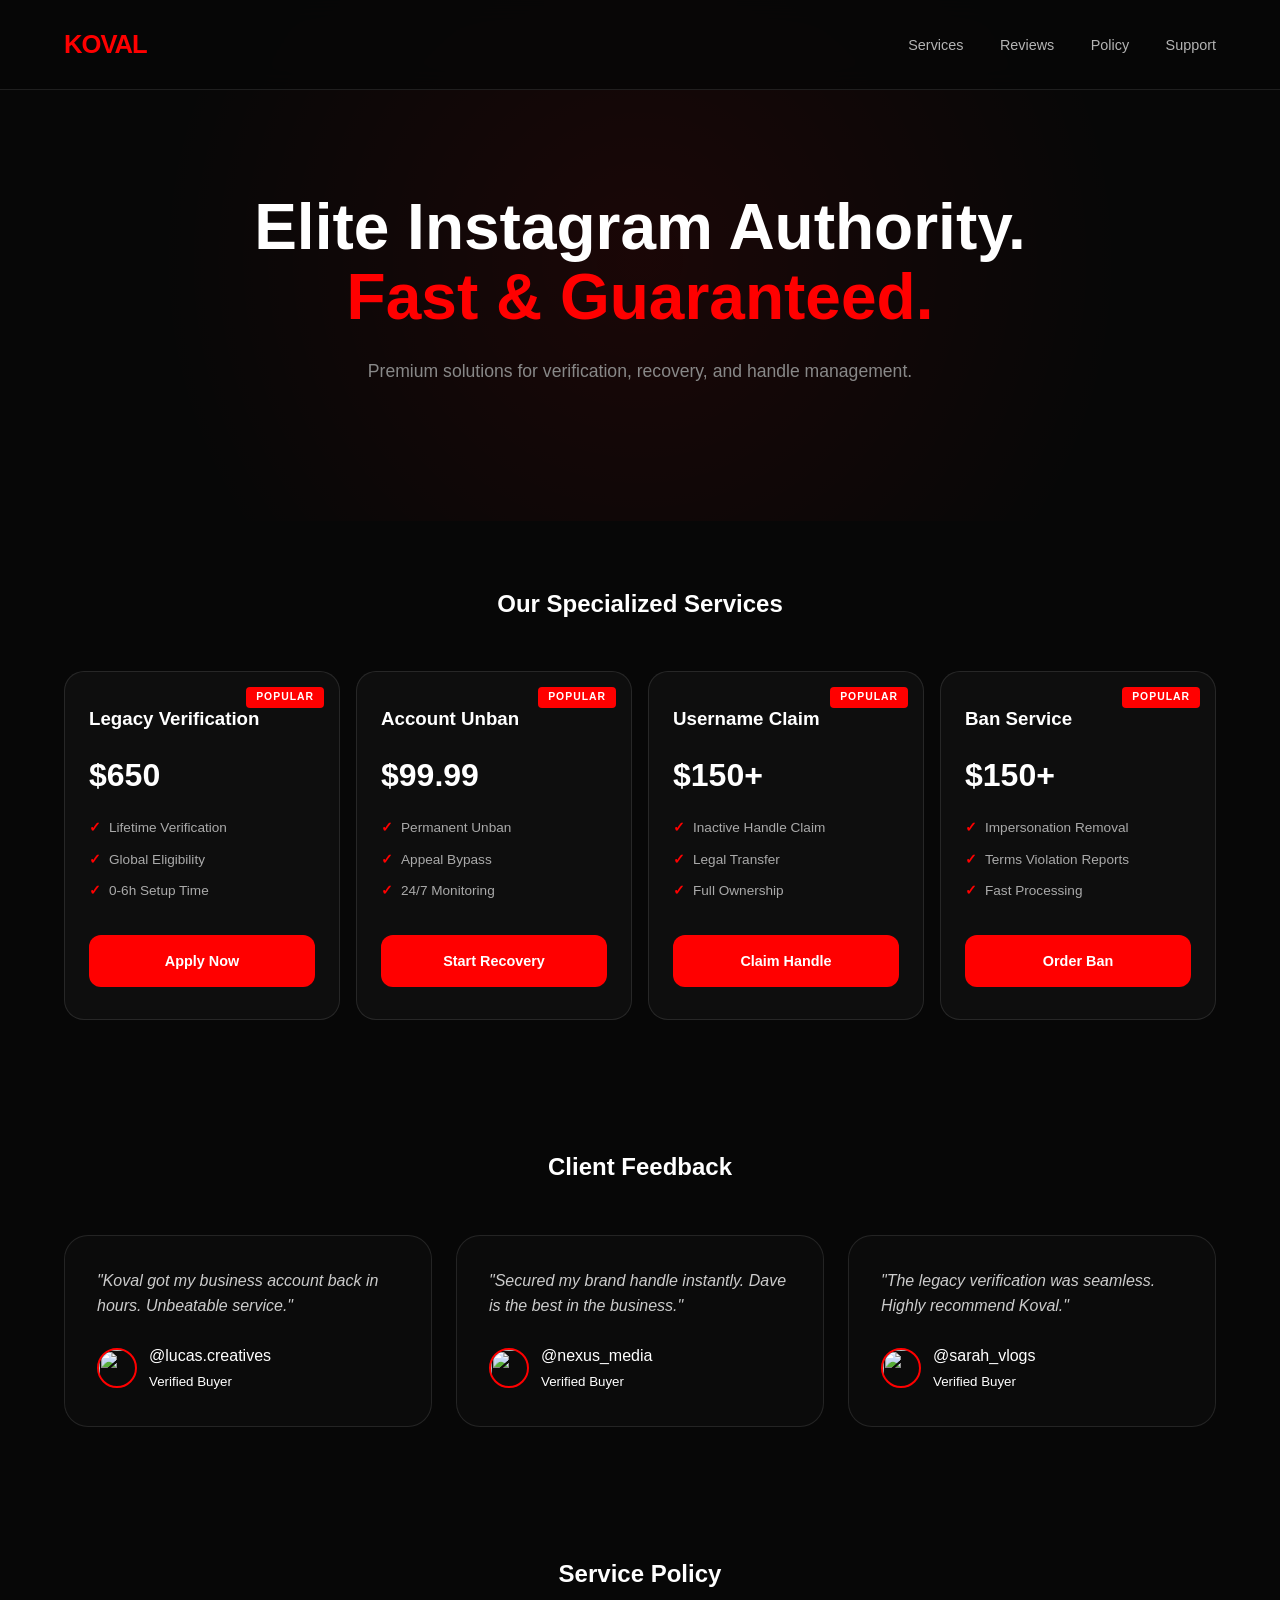
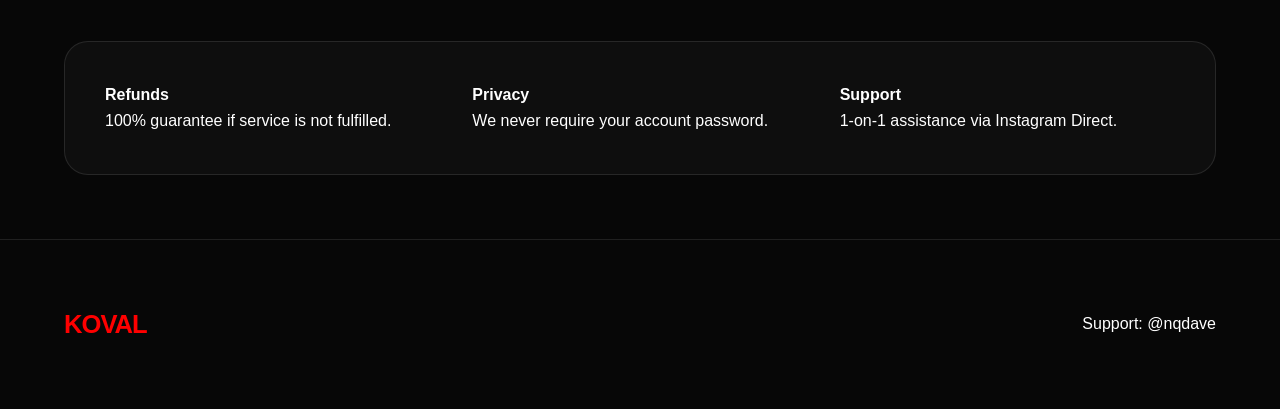
==== index.html @ b9923bc8 "Create index.html" ====
<!DOCTYPE html>
<html lang="en">
<head>
    <meta charset="UTF-8">
    <meta name="viewport" content="width=device-width, initial-scale=1.0">
    <title>Koval | Premium Instagram Recovery & Growth</title>
    <style>
        :root {
            --primary: #FF0000;
            --secondary: #1a1a1a;
            --accent: #CC0000;
            --dark: #070707;
            --card-bg: rgba(255, 255, 255, 0.03);
            --border: rgba(255, 255, 255, 0.1);
            --transition: all 0.3s cubic-bezier(0.4, 0, 0.2, 1);
        }

        * { margin: 0; padding: 0; box-sizing: border-box; font-family: 'Inter', -apple-system, sans-serif; }
        html { scroll-behavior: smooth; }
        body { background-color: var(--dark); color: white; line-height: 1.6; }

        header {
            padding: 1.5rem 5%;
            position: fixed;
            width: 100%;
            top: 0;
            z-index: 1000;
            background: rgba(7, 7, 7, 0.8);
            backdrop-filter: blur(12px);
            border-bottom: 1px solid var(--border);
            display: flex;
            justify-content: space-between;
            align-items: center;
        }

        .logo { font-size: 1.6rem; font-weight: 800; letter-spacing: -1px; color: var(--primary); text-decoration: none; }
        nav a { color: rgba(255,255,255,0.7); text-decoration: none; margin-left: 2rem; font-size: 0.9rem; font-weight: 500; transition: var(--transition); }
        nav a:hover { color: var(--primary); }

        .hero {
            padding: 12rem 5% 6rem;
            text-align: center;
            background: radial-gradient(circle at center, rgba(255,0,0,0.08) 0%, transparent 70%);
        }
        .hero h1 { font-size: clamp(2.5rem, 5vw, 4.5rem); line-height: 1.1; margin-bottom: 1.5rem; }
        .hero p { color: #888; max-width: 600px; margin: 0 auto 2.5rem; font-size: 1.1rem; }

        .container { max-width: 1400px; margin: 0 auto; padding: 4rem 5%; }
        .section-header { text-align: center; margin-bottom: 3rem; }

        /* Services Grid - 4 Columns in 1 Line */
        .grid { 
            display: grid; 
            grid-template-columns: repeat(4, 1fr); 
            gap: 1rem; 
        }

        .card {
            background: var(--card-bg);
            border: 1px solid var(--border);
            border-radius: 20px;
            padding: 2rem 1.5rem;
            transition: var(--transition);
            display: flex;
            flex-direction: column;
            position: relative;
        }
        .card:hover { border-color: var(--primary); transform: translateY(-5px); background: rgba(255, 0, 0, 0.02); }
        
        .card-tag { 
            position: absolute; top: 15px; right: 15px; 
            background: var(--primary); color: white;
            padding: 2px 10px; border-radius: 4px; font-size: 0.65rem; font-weight: 800;
            letter-spacing: 1px;
        }

        .price { font-size: 2rem; font-weight: 800; margin: 1rem 0; color: white; }
        .features { list-style: none; margin-bottom: 1.5rem; flex-grow: 1; }
        .features li { margin-bottom: 0.6rem; color: #aaa; display: flex; align-items: center; font-size: 0.85rem; }
        .features li::before { content: '✓'; color: var(--primary); margin-right: 8px; font-weight: 900; }

        .btn {
            display: inline-block;
            background: var(--primary);
            color: white;
            padding: 0.9rem;
            border-radius: 12px;
            text-decoration: none;
            font-weight: 700;
            text-align: center;
            transition: var(--transition);
            font-size: 0.9rem;
        }

        /* Reviews & Policy */
        .reviews-grid { display: grid; grid-template-columns: repeat(3, 1fr); gap: 1.5rem; margin-top: 2rem; }
        .review-card { background: rgba(255,255,255,0.02); padding: 2rem; border-radius: 24px; border: 1px solid var(--border); }
        .reviewer { display: flex; align-items: center; gap: 12px; margin-top: 1.5rem; }
        .reviewer-img { width: 40px; height: 40px; border-radius: 50%; border: 2px solid var(--primary); }
        
        .policy-box { background: var(--card-bg); border: 1px solid var(--border); border-radius: 24px; padding: 2.5rem; }
        .policy-grid { display: grid; grid-template-columns: repeat(3, 1fr); gap: 2rem; }

        footer { padding: 4rem 5%; color: #555; border-top: 1px solid var(--border); }
        .footer-grid { display: flex; justify-content: space-between; align-items: center; max-width: 1200px; margin: 0 auto; }

        @media (max-width: 1100px) {
            .grid { grid-template-columns: repeat(2, 1fr); }
        }
        @media (max-width: 768px) {
            .grid, .reviews-grid, .policy-grid { grid-template-columns: 1fr; }
            nav { display: none; }
        }
    </style>
</head>
<body>

    <header>
        <a href="#" class="logo">KOVAL</a>
        <nav>
            <a href="#services">Services</a>
            <a href="#reviews">Reviews</a>
            <a href="#policy">Policy</a>
            <a href="https://instagram.com/nqdave" target="_blank">Support</a>
        </nav>
    </header>

    <section class="hero">
        <h1>Elite Instagram Authority. <br><span style="color: var(--primary)">Fast & Guaranteed.</span></h1>
        <p>Premium solutions for verification, recovery, and handle management.</p>
    </section>

    <div id="services" class="container">
        <div class="section-header">
            <h2>Our Specialized Services</h2>
        </div>
        
        <div class="grid">
            <div class="card">
                <span class="card-tag">POPULAR</span>
                <h3>Legacy Verification</h3>
                <div class="price">$650</div>
                <ul class="features">
                    <li>Lifetime Verification</li>
                    <li>Global Eligibility</li>
                    <li>0-6h Setup Time</li>
                </ul>
                <a href="https://whop.com/checkout/plan_J9QfPrKNlIos6" class="btn">Apply Now</a>
            </div>

            <div class="card">
                <span class="card-tag">POPULAR</span>
                <h3>Account Unban</h3>
                <div class="price">$99.99</div>
                <ul class="features">
                    <li>Permanent Unban</li>
                    <li>Appeal Bypass</li>
                    <li>24/7 Monitoring</li>
                </ul>
                <a href="https://whop.com/checkout/plan_yMQkkcxZxfU9v" class="btn">Start Recovery</a>
            </div>

            <div class="card">
                <span class="card-tag">POPULAR</span>
                <h3>Username Claim</h3>
                <div class="price">$150+</div>
                <ul class="features">
                    <li>Inactive Handle Claim</li>
                    <li>Legal Transfer</li>
                    <li>Full Ownership</li>
                </ul>
                <a href="https://whop.com/checkout/plan_BOAs454ElGdJQ" class="btn">Claim Handle</a>
            </div>

            <div class="card">
                <span class="card-tag">POPULAR</span>
                <h3>Ban Service</h3>
                <div class="price">$150+</div>
                <ul class="features">
                    <li>Impersonation Removal</li>
                    <li>Terms Violation Reports</li>
                    <li>Fast Processing</li>
                </ul>
                <a href="https://whop.com/checkout/plan_BOAs454ElGdJQ" class="btn">Order Ban</a>
            </div>
        </div>
    </div>

    <section id="reviews" class="container">
        <div class="section-header"><h2>Client Feedback</h2></div>
        <div class="reviews-grid">
            <div class="review-card">
                <p style="font-style: italic; color: #ccc;">"Koval got my business account back in hours. Unbeatable service."</p>
                <div class="reviewer">
                    <img src="https://i.pravatar.cc/150?u=lucas" class="reviewer-img">
                    <div><span>@lucas.creatives</span><br><small>Verified Buyer</small></div>
                </div>
            </div>
            <div class="review-card">
                <p style="font-style: italic; color: #ccc;">"Secured my brand handle instantly. Dave is the best in the business."</p>
                <div class="reviewer">
                    <img src="https://i.pravatar.cc/150?u=nexus" class="reviewer-img">
                    <div><span>@nexus_media</span><br><small>Verified Buyer</small></div>
                </div>
            </div>
            <div class="review-card">
                <p style="font-style: italic; color: #ccc;">"The legacy verification was seamless. Highly recommend Koval."</p>
                <div class="reviewer">
                    <img src="https://i.pravatar.cc/150?u=sarah" class="reviewer-img">
                    <div><span>@sarah_vlogs</span><br><small>Verified Buyer</small></div>
                </div>
            </div>
        </div>
    </section>

    <section id="policy" class="container">
        <div class="section-header"><h2>Service Policy</h2></div>
        <div class="policy-box">
            <div class="policy-grid">
                <div class="policy-item"><h4>Refunds</h4><p>100% guarantee if service is not fulfilled.</p></div>
                <div class="policy-item"><h4>Privacy</h4><p>We never require your account password.</p></div>
                <div class="policy-item"><h4>Support</h4><p>1-on-1 assistance via Instagram Direct.</p></div>
            </div>
        </div>
    </section>

    <footer>
        <div class="footer-grid">
            <span class="logo">KOVAL</span>
            <a href="https://instagram.com/nqdave" style="color: white; text-decoration: none;">Support: @nqdave</a>
        </div>
    </footer>

</body>
</html>
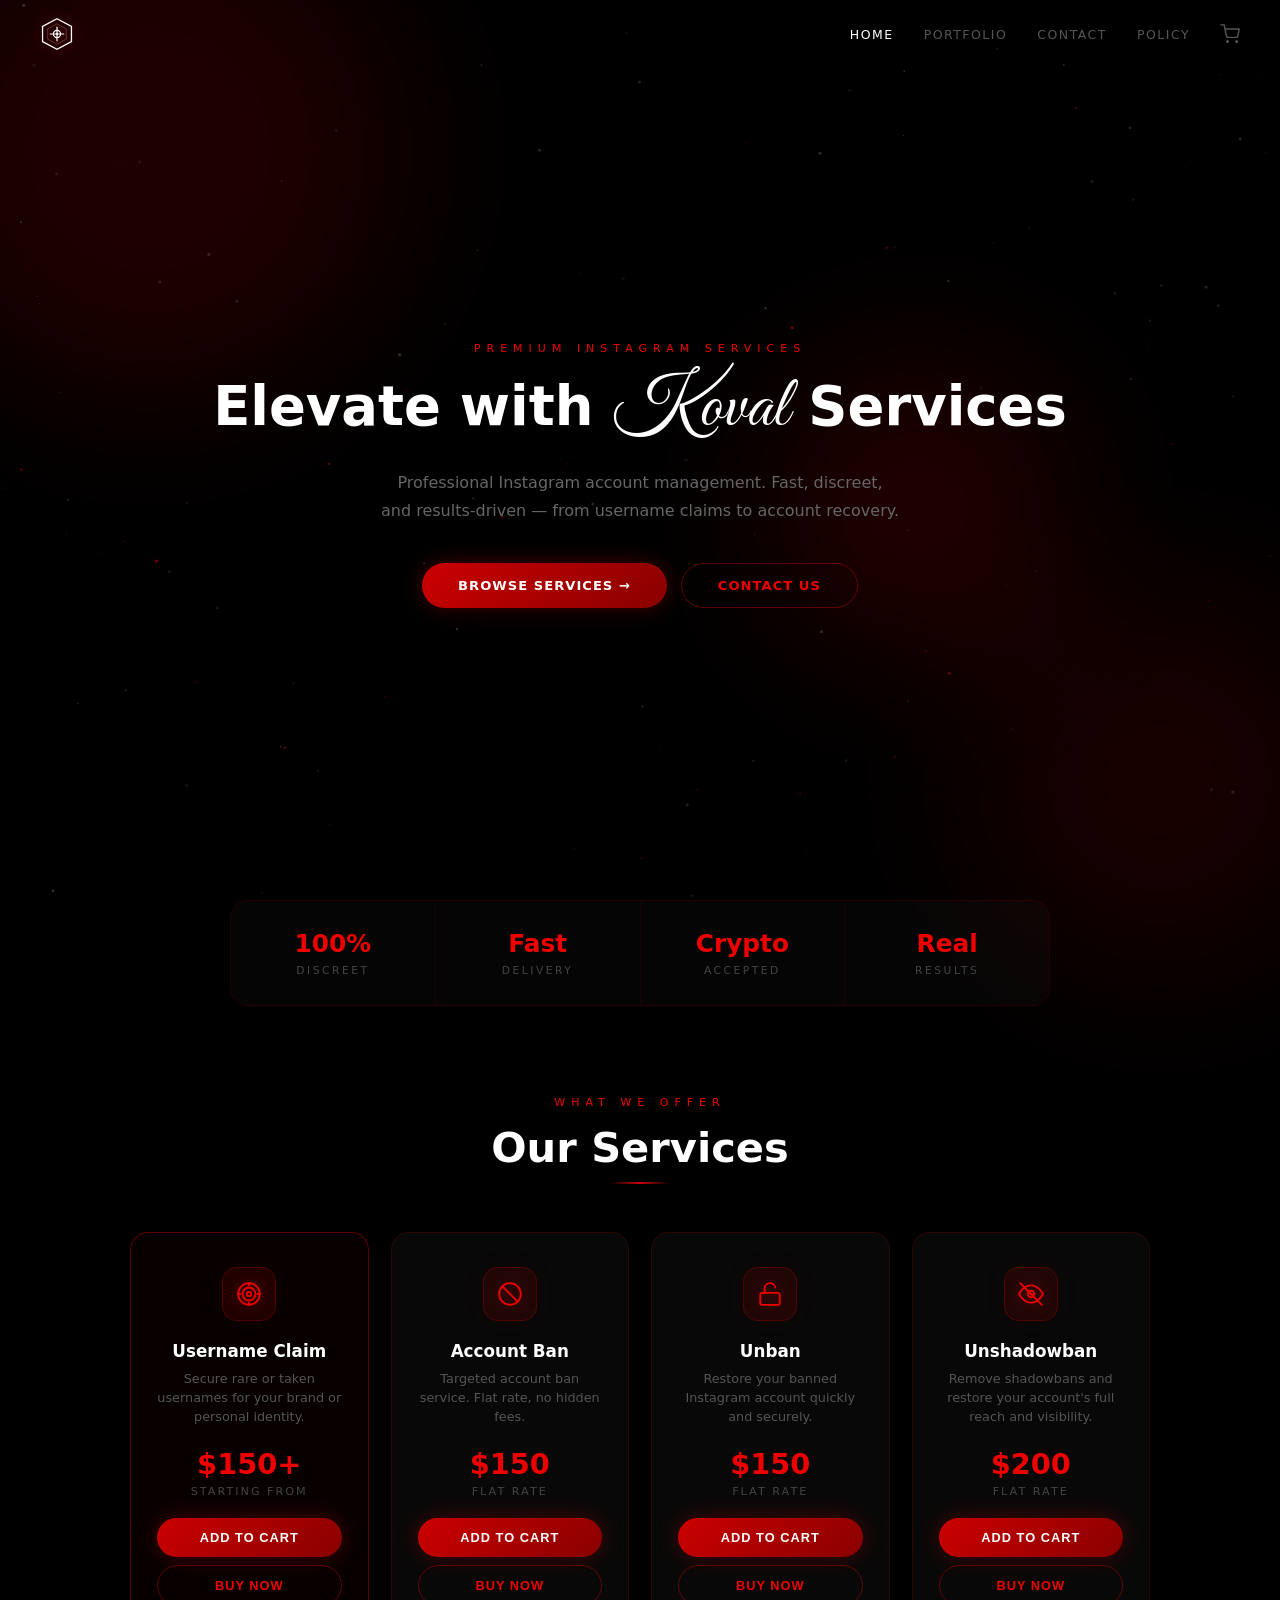
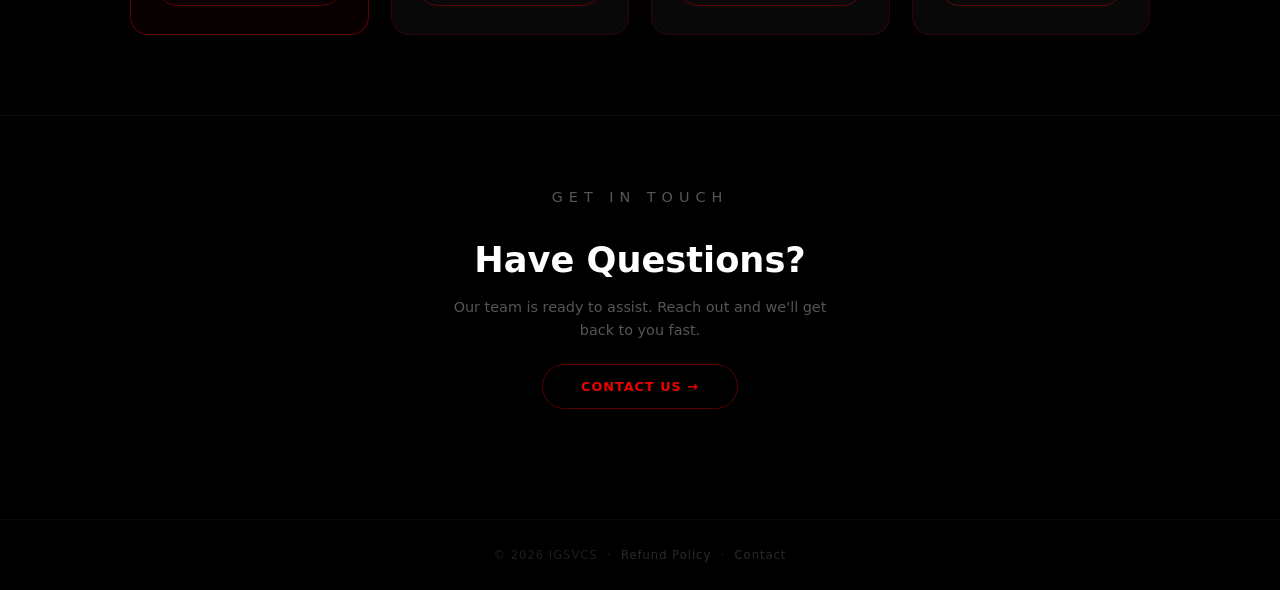
==== commit cd88f29f: "update 1.00v" ====
--- a/index.html
+++ b/index.html
@@ -1,235 +1,294 @@
 <!DOCTYPE html>
 <html lang="en">
 <head>
-    <meta charset="UTF-8">
-    <meta name="viewport" content="width=device-width, initial-scale=1.0">
-    <title>Koval | Premium Instagram Recovery & Growth</title>
-    <style>
-        :root {
-            --primary: #FF0000;
-            --secondary: #1a1a1a;
-            --accent: #CC0000;
-            --dark: #070707;
-            --card-bg: rgba(255, 255, 255, 0.03);
-            --border: rgba(255, 255, 255, 0.1);
-            --transition: all 0.3s cubic-bezier(0.4, 0, 0.2, 1);
-        }
-
-        * { margin: 0; padding: 0; box-sizing: border-box; font-family: 'Inter', -apple-system, sans-serif; }
-        html { scroll-behavior: smooth; }
-        body { background-color: var(--dark); color: white; line-height: 1.6; }
-
-        header {
-            padding: 1.5rem 5%;
-            position: fixed;
-            width: 100%;
-            top: 0;
-            z-index: 1000;
-            background: rgba(7, 7, 7, 0.8);
-            backdrop-filter: blur(12px);
-            border-bottom: 1px solid var(--border);
-            display: flex;
-            justify-content: space-between;
-            align-items: center;
-        }
-
-        .logo { font-size: 1.6rem; font-weight: 800; letter-spacing: -1px; color: var(--primary); text-decoration: none; }
-        nav a { color: rgba(255,255,255,0.7); text-decoration: none; margin-left: 2rem; font-size: 0.9rem; font-weight: 500; transition: var(--transition); }
-        nav a:hover { color: var(--primary); }
-
-        .hero {
-            padding: 12rem 5% 6rem;
-            text-align: center;
-            background: radial-gradient(circle at center, rgba(255,0,0,0.08) 0%, transparent 70%);
-        }
-        .hero h1 { font-size: clamp(2.5rem, 5vw, 4.5rem); line-height: 1.1; margin-bottom: 1.5rem; }
-        .hero p { color: #888; max-width: 600px; margin: 0 auto 2.5rem; font-size: 1.1rem; }
-
-        .container { max-width: 1400px; margin: 0 auto; padding: 4rem 5%; }
-        .section-header { text-align: center; margin-bottom: 3rem; }
-
-        /* Services Grid - 4 Columns in 1 Line */
-        .grid { 
-            display: grid; 
-            grid-template-columns: repeat(4, 1fr); 
-            gap: 1rem; 
-        }
-
-        .card {
-            background: var(--card-bg);
-            border: 1px solid var(--border);
-            border-radius: 20px;
-            padding: 2rem 1.5rem;
-            transition: var(--transition);
-            display: flex;
-            flex-direction: column;
-            position: relative;
-        }
-        .card:hover { border-color: var(--primary); transform: translateY(-5px); background: rgba(255, 0, 0, 0.02); }
-        
-        .card-tag { 
-            position: absolute; top: 15px; right: 15px; 
-            background: var(--primary); color: white;
-            padding: 2px 10px; border-radius: 4px; font-size: 0.65rem; font-weight: 800;
-            letter-spacing: 1px;
-        }
-
-        .price { font-size: 2rem; font-weight: 800; margin: 1rem 0; color: white; }
-        .features { list-style: none; margin-bottom: 1.5rem; flex-grow: 1; }
-        .features li { margin-bottom: 0.6rem; color: #aaa; display: flex; align-items: center; font-size: 0.85rem; }
-        .features li::before { content: '✓'; color: var(--primary); margin-right: 8px; font-weight: 900; }
-
-        .btn {
-            display: inline-block;
-            background: var(--primary);
-            color: white;
-            padding: 0.9rem;
-            border-radius: 12px;
-            text-decoration: none;
-            font-weight: 700;
-            text-align: center;
-            transition: var(--transition);
-            font-size: 0.9rem;
-        }
-
-        /* Reviews & Policy */
-        .reviews-grid { display: grid; grid-template-columns: repeat(3, 1fr); gap: 1.5rem; margin-top: 2rem; }
-        .review-card { background: rgba(255,255,255,0.02); padding: 2rem; border-radius: 24px; border: 1px solid var(--border); }
-        .reviewer { display: flex; align-items: center; gap: 12px; margin-top: 1.5rem; }
-        .reviewer-img { width: 40px; height: 40px; border-radius: 50%; border: 2px solid var(--primary); }
-        
-        .policy-box { background: var(--card-bg); border: 1px solid var(--border); border-radius: 24px; padding: 2.5rem; }
-        .policy-grid { display: grid; grid-template-columns: repeat(3, 1fr); gap: 2rem; }
-
-        footer { padding: 4rem 5%; color: #555; border-top: 1px solid var(--border); }
-        .footer-grid { display: flex; justify-content: space-between; align-items: center; max-width: 1200px; margin: 0 auto; }
-
-        @media (max-width: 1100px) {
-            .grid { grid-template-columns: repeat(2, 1fr); }
-        }
-        @media (max-width: 768px) {
-            .grid, .reviews-grid, .policy-grid { grid-template-columns: 1fr; }
-            nav { display: none; }
-        }
-    </style>
+  <meta charset="UTF-8"/>
+  <meta name="viewport" content="width=device-width, initial-scale=1.0"/>
+  <title>IGSVCS — Premium Instagram Services</title>
+  <link rel="stylesheet" href="styles.css"/>
+  <link href="https://fonts.googleapis.com/css2?family=Great+Vibes&display=swap" rel="stylesheet"/>
+  <style>
+    /* ── Hero ── */
+    .hero {
+      position: relative; z-index: 1;
+      min-height: 100vh;
+      display: flex; flex-direction: column;
+      align-items: center; justify-content: center;
+      padding: 120px 24px 70px;
+      text-align: center;
+    }
+    .hero h1 { margin-bottom: 20px; }
+    .hero-sub {
+      font-size: 1rem; color: #666;
+      max-width: 520px; line-height: 1.75;
+      margin-bottom: 38px;
+    }
+    .hero-btns {
+      display: flex; gap: 14px; flex-wrap: wrap;
+      justify-content: center;
+    }
+    .hero-btns .btn { padding: 14px 36px; font-size: 0.82rem; }
+
+    /* ── Stats strip ── */
+    .stats-strip {
+      position: relative; z-index: 1;
+      display: flex; justify-content: center;
+      width: calc(100% - 48px); max-width: 820px;
+      margin: 0 auto;
+      border: 1px solid rgba(200,0,0,0.18);
+      border-radius: 18px; overflow: hidden;
+    }
+    .stat-block {
+      flex: 1; padding: 28px 20px;
+      display: flex; flex-direction: column; align-items: center; gap: 6px;
+      background: rgba(255,255,255,0.02);
+      border-right: 1px solid rgba(200,0,0,0.12);
+      transition: background 0.25s;
+    }
+    .stat-block:last-child { border-right: none; }
+    .stat-block:hover { background: rgba(200,0,0,0.06); }
+    .stat-num {
+      font-size: 1.55rem; font-weight: 800; color: #e00;
+    }
+    .stat-label {
+      font-size: 0.67rem; letter-spacing: 2.5px;
+      text-transform: uppercase; color: #444;
+    }
+
+    /* ── Services section ── */
+    .services-section {
+      position: relative; z-index: 1;
+      padding: 90px 24px 80px;
+      display: flex; flex-direction: column;
+      align-items: center;
+    }
+    .services-section h2 {
+      font-size: clamp(1.6rem, 4vw, 2.6rem);
+      font-weight: 800; color: #fff;
+      text-align: center; margin-bottom: 10px;
+    }
+    .services-section .divider { margin-bottom: 48px; }
+
+    /* ── Bottom CTA ── */
+    .cta-section {
+      position: relative; z-index: 1;
+      padding: 70px 24px 110px;
+      display: flex; flex-direction: column;
+      align-items: center; gap: 16px;
+      text-align: center;
+      border-top: 1px solid #0d0d0d;
+    }
+    .cta-section h2 {
+      font-size: clamp(1.4rem, 3.5vw, 2.2rem);
+      font-weight: 800; color: #fff;
+    }
+    .cta-section p {
+      font-size: 0.9rem; color: #555;
+      max-width: 400px; line-height: 1.6;
+    }
+    .cta-section .btn { padding: 14px 38px; margin-top: 6px; }
+
+    /* ── Username Claim options ── */
+    .claim-condition {
+      font-size: 0.68rem; letter-spacing: 1.5px; text-transform: uppercase;
+      color: #444; margin-bottom: 18px;
+      display: flex; align-items: center; justify-content: center; gap: 6px;
+    }
+    .claim-condition::before {
+      content: ''; display: inline-block;
+      width: 5px; height: 5px; border-radius: 50%; background: #c00; flex-shrink: 0;
+    }
+    .claim-options { width: 100%; display: flex; flex-direction: column; gap: 10px; }
+    .claim-opt {
+      background: rgba(255,255,255,0.02);
+      border: 1px solid rgba(200,0,0,0.14);
+      border-radius: 12px; padding: 14px 16px;
+      display: flex; align-items: center; justify-content: space-between; gap: 12px;
+      transition: border-color 0.2s, background 0.2s;
+    }
+    .claim-opt:hover { border-color: rgba(200,0,0,0.35); background: rgba(200,0,0,0.04); }
+    .claim-opt-info { text-align: left; }
+    .claim-opt-label { display: block; font-size: 0.82rem; font-weight: 600; color: #ddd; margin-bottom: 2px; }
+    .claim-opt-price { font-size: 1.1rem; font-weight: 800; color: #e00; }
+    .claim-opt-btns { display: flex; gap: 6px; flex-shrink: 0; }
+    .claim-opt-btns .btn { padding: 8px 14px; font-size: 0.72rem; }
+
+    @media (max-width: 620px) {
+      .stats-strip { flex-direction: column; border-radius: 14px; }
+      .stat-block { border-right: none; border-bottom: 1px solid rgba(200,0,0,0.12); }
+      .stat-block:last-child { border-bottom: none; }
+      .claim-opt { flex-direction: column; align-items: flex-start; }
+    }
+  </style>
 </head>
 <body>
 
-    <header>
-        <a href="#" class="logo">KOVAL</a>
-        <nav>
-            <a href="#services">Services</a>
-            <a href="#reviews">Reviews</a>
-            <a href="#policy">Policy</a>
-            <a href="https://instagram.com/nqdave" target="_blank">Support</a>
-        </nav>
-    </header>
-
-    <section class="hero">
-        <h1>Elite Instagram Authority. <br><span style="color: var(--primary)">Fast & Guaranteed.</span></h1>
-        <p>Premium solutions for verification, recovery, and handle management.</p>
-    </section>
-
-    <div id="services" class="container">
-        <div class="section-header">
-            <h2>Our Specialized Services</h2>
-        </div>
-        
-        <div class="grid">
-            <div class="card">
-                <span class="card-tag">POPULAR</span>
-                <h3>Legacy Verification</h3>
-                <div class="price">$650</div>
-                <ul class="features">
-                    <li>Lifetime Verification</li>
-                    <li>Global Eligibility</li>
-                    <li>0-6h Setup Time</li>
-                </ul>
-                <a href="https://whop.com/checkout/plan_J9QfPrKNlIos6" class="btn">Apply Now</a>
-            </div>
-
-            <div class="card">
-                <span class="card-tag">POPULAR</span>
-                <h3>Account Unban</h3>
-                <div class="price">$99.99</div>
-                <ul class="features">
-                    <li>Permanent Unban</li>
-                    <li>Appeal Bypass</li>
-                    <li>24/7 Monitoring</li>
-                </ul>
-                <a href="https://whop.com/checkout/plan_yMQkkcxZxfU9v" class="btn">Start Recovery</a>
-            </div>
-
-            <div class="card">
-                <span class="card-tag">POPULAR</span>
-                <h3>Username Claim</h3>
-                <div class="price">$150+</div>
-                <ul class="features">
-                    <li>Inactive Handle Claim</li>
-                    <li>Legal Transfer</li>
-                    <li>Full Ownership</li>
-                </ul>
-                <a href="https://whop.com/checkout/plan_BOAs454ElGdJQ" class="btn">Claim Handle</a>
-            </div>
-
-            <div class="card">
-                <span class="card-tag">POPULAR</span>
-                <h3>Ban Service</h3>
-                <div class="price">$150+</div>
-                <ul class="features">
-                    <li>Impersonation Removal</li>
-                    <li>Terms Violation Reports</li>
-                    <li>Fast Processing</li>
-                </ul>
-                <a href="https://whop.com/checkout/plan_BOAs454ElGdJQ" class="btn">Order Ban</a>
-            </div>
-        </div>
-    </div>
-
-    <section id="reviews" class="container">
-        <div class="section-header"><h2>Client Feedback</h2></div>
-        <div class="reviews-grid">
-            <div class="review-card">
-                <p style="font-style: italic; color: #ccc;">"Koval got my business account back in hours. Unbeatable service."</p>
-                <div class="reviewer">
-                    <img src="https://i.pravatar.cc/150?u=lucas" class="reviewer-img">
-                    <div><span>@lucas.creatives</span><br><small>Verified Buyer</small></div>
-                </div>
-            </div>
-            <div class="review-card">
-                <p style="font-style: italic; color: #ccc;">"Secured my brand handle instantly. Dave is the best in the business."</p>
-                <div class="reviewer">
-                    <img src="https://i.pravatar.cc/150?u=nexus" class="reviewer-img">
-                    <div><span>@nexus_media</span><br><small>Verified Buyer</small></div>
-                </div>
-            </div>
-            <div class="review-card">
-                <p style="font-style: italic; color: #ccc;">"The legacy verification was seamless. Highly recommend Koval."</p>
-                <div class="reviewer">
-                    <img src="https://i.pravatar.cc/150?u=sarah" class="reviewer-img">
-                    <div><span>@sarah_vlogs</span><br><small>Verified Buyer</small></div>
-                </div>
-            </div>
-        </div>
-    </section>
-
-    <section id="policy" class="container">
-        <div class="section-header"><h2>Service Policy</h2></div>
-        <div class="policy-box">
-            <div class="policy-grid">
-                <div class="policy-item"><h4>Refunds</h4><p>100% guarantee if service is not fulfilled.</p></div>
-                <div class="policy-item"><h4>Privacy</h4><p>We never require your account password.</p></div>
-                <div class="policy-item"><h4>Support</h4><p>1-on-1 assistance via Instagram Direct.</p></div>
-            </div>
-        </div>
-    </section>
-
-    <footer>
-        <div class="footer-grid">
-            <span class="logo">KOVAL</span>
-            <a href="https://instagram.com/nqdave" style="color: white; text-decoration: none;">Support: @nqdave</a>
-        </div>
-    </footer>
-
+<div class="blob"></div><div class="blob"></div><div class="blob"></div>
+<canvas id="bg"></canvas>
+
+<nav>
+  <a href="index.html" class="brand">
+    <svg class="brand-mark" viewBox="0 0 40 40" fill="none" xmlns="http://www.w3.org/2000/svg">
+      <polygon points="20,2 37,11 37,29 20,38 3,29 3,11" stroke="#fff" stroke-width="1.5"/>
+      <polygon points="20,8 31,14 31,26 20,32 9,26 9,14" stroke="rgba(255,255,255,0.3)" stroke-width="0.8"/>
+      <line x1="20" y1="12" x2="20" y2="28" stroke="#fff" stroke-width="1.4" stroke-linecap="round"/>
+      <line x1="12" y1="20" x2="28" y2="20" stroke="#fff" stroke-width="1.4" stroke-linecap="round"/>
+      <circle cx="20" cy="20" r="4.2" stroke="#fff" stroke-width="1.4"/>
+      <circle cx="20" cy="20" r="1.3" fill="#fff"/>
+    </svg>
+  </a>
+  <div class="nav-links">
+    <a href="index.html" class="active">Home</a>
+    <a href="portfolio.html">Portfolio</a>
+    <a href="contact.html">Contact</a>
+    <a href="policy.html">Policy</a>
+    <a href="cart.html" class="cart-link" title="Cart">
+      <svg viewBox="0 0 24 24" width="20" height="20" fill="none" stroke="currentColor" stroke-width="1.7" stroke-linecap="round" stroke-linejoin="round">
+        <circle cx="9" cy="21" r="1"/><circle cx="20" cy="21" r="1"/>
+        <path d="M1 1h4l2.68 13.39a2 2 0 0 0 2 1.61h9.72a2 2 0 0 0 2-1.61L23 6H6"/>
+      </svg>
+      <span class="cart-badge" id="cart-badge">0</span>
+    </a>
+  </div>
+</nav>
+
+<!-- Hero -->
+<section class="hero">
+  <p class="page-label">Premium Instagram Services</p>
+  <h1>Elevate with <span class="cursive-koval">Koval</span> Services</h1>
+  <p class="hero-sub">Professional Instagram account management. Fast, discreet, and results-driven — from username claims to account recovery.</p>
+  <div class="hero-btns">
+    <a href="#services" class="btn btn-primary">Browse Services →</a>
+    <a href="contact.html" class="btn btn-outline">Contact Us</a>
+  </div>
+</section>
+
+<!-- Stats -->
+<div class="stats-strip">
+  <div class="stat-block">
+    <span class="stat-num">100%</span>
+    <span class="stat-label">Discreet</span>
+  </div>
+  <div class="stat-block">
+    <span class="stat-num">Fast</span>
+    <span class="stat-label">Delivery</span>
+  </div>
+  <div class="stat-block">
+    <span class="stat-num">Crypto</span>
+    <span class="stat-label">Accepted</span>
+  </div>
+  <div class="stat-block">
+    <span class="stat-num">Real</span>
+    <span class="stat-label">Results</span>
+  </div>
+</div>
+
+<!-- Services -->
+<section class="services-section" id="services">
+  <p class="page-label">What We Offer</p>
+  <h2>Our Services</h2>
+  <div class="divider"></div>
+
+  <div class="grid">
+
+    <div class="card card-featured">
+      <div class="card-icon">
+        <svg viewBox="0 0 24 24"><circle cx="12" cy="12" r="10"/><circle cx="12" cy="12" r="6"/><circle cx="12" cy="12" r="2"/><line x1="12" y1="2" x2="12" y2="4"/><line x1="12" y1="20" x2="12" y2="22"/><line x1="2" y1="12" x2="4" y2="12"/><line x1="20" y1="12" x2="22" y2="12"/></svg>
+      </div>
+      <div class="card-title">Username Claim</div>
+      <div class="card-desc">Secure rare or taken usernames for your brand or personal identity.</div>
+      <span class="price">$150+</span>
+      <span class="price-label">Starting from</span>
+      <div class="card-actions">
+        <button class="btn btn-primary" onclick="addToCart(this,'username-claim','Username Claim',150,'Starting from $150+')">Add to Cart</button>
+        <button class="btn btn-outline" onclick="buyNow('username-claim','Username Claim',150,'Starting from $150+')">Buy Now</button>
+      </div>
+    </div>
+
+    <div class="card">
+      <div class="card-icon">
+        <svg viewBox="0 0 24 24"><circle cx="12" cy="12" r="10"/><line x1="4.93" y1="4.93" x2="19.07" y2="19.07"/></svg>
+      </div>
+      <div class="card-title">Account Ban</div>
+      <div class="card-desc">Targeted account ban service. Flat rate, no hidden fees.</div>
+      <span class="price">$150</span>
+      <span class="price-label">Flat Rate</span>
+      <div class="card-actions">
+        <button class="btn btn-primary" onclick="addToCart(this,'account-ban','Account Ban',150,'$150 Flat Rate')">Add to Cart</button>
+        <button class="btn btn-outline" onclick="buyNow('account-ban','Account Ban',150,'$150 Flat Rate')">Buy Now</button>
+      </div>
+    </div>
+
+    <div class="card">
+      <div class="card-icon">
+        <svg viewBox="0 0 24 24"><rect x="3" y="11" width="18" height="11" rx="2" ry="2"/><path d="M7 11V7a5 5 0 0 1 9.9-1"/></svg>
+      </div>
+      <div class="card-title">Unban</div>
+      <div class="card-desc">Restore your banned Instagram account quickly and securely.</div>
+      <span class="price">$150</span>
+      <span class="price-label">Flat Rate</span>
+      <div class="card-actions">
+        <button class="btn btn-primary" onclick="addToCart(this,'unban','Unban',150,'$150 Flat Rate')">Add to Cart</button>
+        <button class="btn btn-outline" onclick="buyNow('unban','Unban',150,'$150 Flat Rate')">Buy Now</button>
+      </div>
+    </div>
+
+    <div class="card">
+      <div class="card-icon">
+        <svg viewBox="0 0 24 24"><path d="M1 12s4-8 11-8 11 8 11 8-4 8-11 8-11-8-11-8z"/><circle cx="12" cy="12" r="3"/><line x1="2" y1="2" x2="22" y2="22"/></svg>
+      </div>
+      <div class="card-title">Unshadowban</div>
+      <div class="card-desc">Remove shadowbans and restore your account's full reach and visibility.</div>
+      <span class="price">$200</span>
+      <span class="price-label">Flat Rate</span>
+      <div class="card-actions">
+        <button class="btn btn-primary" onclick="addToCart(this,'unshadowban','Unshadowban',200,'$200 Flat Rate')">Add to Cart</button>
+        <button class="btn btn-outline" onclick="buyNow('unshadowban','Unshadowban',200,'$200 Flat Rate')">Buy Now</button>
+      </div>
+    </div>
+
+  </div>
+</section>
+
+<!-- CTA -->
+<section class="cta-section">
+  <p class="page-label">Get In Touch</p>
+  <h2>Have Questions?</h2>
+  <p>Our team is ready to assist. Reach out and we'll get back to you fast.</p>
+  <a href="contact.html" class="btn btn-outline">Contact Us →</a>
+</section>
+
+<footer>
+  © 2026 IGSVCS &nbsp;·&nbsp;
+  <a href="policy.html">Refund Policy</a> &nbsp;·&nbsp;
+  <a href="contact.html">Contact</a>
+</footer>
+
+<!-- Proof lightbox -->
+<div id="proof-modal" onclick="closeProof()">
+  <div class="proof-modal-inner" onclick="event.stopPropagation()">
+    <button class="proof-close" onclick="closeProof()">&#x2715;</button>
+    <img id="proof-modal-img" src="" alt="">
+    <p id="proof-modal-cap"></p>
+  </div>
+</div>
+
+<script src="cart.js"></script>
+<script src="bg.js"></script>
+<script>
+  function addToCart(btn, id, name, price, label) {
+    Cart.add({ id, name, price, label });
+    showToast(name + ' added to cart');
+    cartBtnFeedback(btn);
+  }
+  function buyNow(id, name, price, label) {
+    Cart.add({ id, name, price, label });
+    window.location.href = 'checkout.html';
+  }
+  function closeProof() {
+    document.getElementById('proof-modal').classList.remove('open');
+    document.body.style.overflow = '';
+  }
+  document.addEventListener('keydown', e => { if (e.key === 'Escape') closeProof(); });
+</script>
 </body>
-</html>+</html>
--- a/styles.css
+++ b/styles.css
@@ -0,0 +1,417 @@
+*, *::before, *::after { margin: 0; padding: 0; box-sizing: border-box; }
+
+body {
+  min-height: 100vh; background: #000;
+  font-family: 'Segoe UI', system-ui, sans-serif;
+  color: #fff; overflow-x: hidden;
+}
+a { text-decoration: none; color: inherit; }
+
+/* ── Background ── */
+canvas#bg { position: fixed; inset: 0; z-index: 0; pointer-events: none; }
+.blob {
+  position: fixed; border-radius: 50%; filter: blur(80px);
+  opacity: 0.15; animation: drift linear infinite; pointer-events: none; z-index: 0;
+}
+.blob:nth-child(1){ width:500px;height:500px;background:#c00;top:-100px;left:-100px;animation-duration:18s; }
+.blob:nth-child(2){ width:400px;height:400px;background:#900;bottom:-80px;right:-80px;animation-duration:22s;animation-delay:-7s; }
+.blob:nth-child(3){ width:300px;height:300px;background:#e00;top:40%;left:60%;animation-duration:15s;animation-delay:-3s; }
+@keyframes drift {
+  0%   { transform: translate(0,0) scale(1); }
+  33%  { transform: translate(40px,-40px) scale(1.1); }
+  66%  { transform: translate(-30px,30px) scale(0.95); }
+  100% { transform: translate(0,0) scale(1); }
+}
+
+/* ── Navbar ── */
+nav {
+  position: fixed; top: 0; left: 0; right: 0; z-index: 100;
+  display: flex; align-items: center; justify-content: space-between;
+  padding: 0 40px; height: 68px;
+  background: transparent;
+}
+
+/* ── Brand logo ── */
+.brand {
+  display: flex; align-items: center; gap: 11px; text-decoration: none;
+  user-select: none;
+}
+.brand-mark {
+  width: 34px; height: 34px; flex-shrink: 0;
+  filter: drop-shadow(0 0 7px rgba(200,0,0,0.55));
+  transition: filter 0.3s;
+}
+.brand:hover .brand-mark { filter: drop-shadow(0 0 14px rgba(220,0,0,0.85)); }
+.brand-text { display: flex; flex-direction: column; line-height: 1; }
+.brand-name {
+  font-size: 1rem; font-weight: 900; letter-spacing: 5px;
+  text-transform: uppercase;
+  background: linear-gradient(90deg, #fff 20%, #c00 100%);
+  -webkit-background-clip: text; -webkit-text-fill-color: transparent;
+  background-clip: text;
+}
+.brand-tag {
+  font-size: 0.5rem; letter-spacing: 4px; text-transform: uppercase;
+  color: #2a2a2a; margin-top: 3px;
+}
+
+/* ── Nav links ── */
+.nav-links { display: flex; align-items: center; gap: 30px; }
+.nav-links a {
+  font-size: 0.78rem; letter-spacing: 1.5px; text-transform: uppercase;
+  color: #555; transition: color 0.2s;
+}
+.nav-links a:hover, .nav-links a.active { color: #fff; }
+
+/* ── Cart icon link ── */
+.cart-link {
+  position: relative; display: flex; align-items: center;
+  color: #555; transition: color 0.2s;
+}
+.cart-link:hover { color: #fff; }
+.cart-link svg { display: block; }
+
+.cart-badge {
+  position: absolute; top: -9px; right: -11px;
+  background: #c00; color: #fff;
+  font-size: 0.58rem; font-weight: 800;
+  width: 17px; height: 17px; border-radius: 50%;
+  display: none; align-items: center; justify-content: center;
+}
+.cart-badge.pop { animation: badge-pop 0.35s ease; }
+@keyframes badge-pop {
+  0%   { transform: scale(1); }
+  50%  { transform: scale(1.55); }
+  100% { transform: scale(1); }
+}
+
+/* ── Page wrapper ── */
+.wrapper {
+  position: relative; z-index: 1; min-height: 100vh;
+  display: flex; flex-direction: column; align-items: center;
+  padding: 120px 20px 80px;
+}
+.page-label { font-size: 11px; letter-spacing: 6px; text-transform: uppercase; color: #e00; margin-bottom: 14px; }
+h1 {
+  font-size: clamp(2rem, 5vw, 3.4rem); font-weight: 800;
+  text-align: center; line-height: 1.1;
+  color: #fff; background: none;
+  -webkit-text-fill-color: #fff;
+  margin-bottom: 12px;
+}
+.cursive-koval {
+  font-family: 'Great Vibes', cursive;
+  font-weight: 400;
+  font-size: 1.35em;
+  color: #fff;
+  -webkit-text-fill-color: #fff;
+}
+.subtitle { font-size: 0.95rem; color: #777; text-align: center; max-width: 500px; line-height: 1.6; margin-bottom: 50px; }
+.divider { width: 60px; height: 2px; background: linear-gradient(90deg, transparent, #c00, transparent); margin: 0 auto 50px; }
+
+/* ── Buttons ── */
+.btn {
+  display: inline-flex; align-items: center; justify-content: center; gap: 7px;
+  padding: 12px 28px; border-radius: 50px;
+  font-size: 0.8rem; font-weight: 700; letter-spacing: 1px;
+  text-transform: uppercase; cursor: pointer; border: none;
+  transition: transform 0.18s, box-shadow 0.18s, opacity 0.18s, background 0.18s;
+  position: relative; overflow: hidden;
+}
+.btn:active { transform: scale(0.94) !important; }
+.btn-primary {
+  background: linear-gradient(135deg, #c00, #800);
+  color: #fff; box-shadow: 0 0 22px rgba(200,0,0,0.32);
+}
+.btn-primary:hover { transform: scale(1.04); box-shadow: 0 0 38px rgba(200,0,0,0.55); }
+.btn-outline { background: transparent; border: 1px solid rgba(200,0,0,0.45); color: #e00; }
+.btn-outline:hover { border-color: #e00; background: rgba(200,0,0,0.08); transform: scale(1.03); }
+.btn-ghost { background: transparent; color: #555; border: 1px solid #1e1e1e; }
+.btn-ghost:hover { color: #fff; border-color: #3a3a3a; }
+.btn:disabled { opacity: 0.5; cursor: not-allowed; transform: none !important; pointer-events: none; }
+
+/* ── Service cards ── */
+.grid { display: grid; grid-template-columns: repeat(auto-fit, minmax(230px, 1fr)); gap: 22px; width: 100%; max-width: 1020px; }
+.card {
+  position: relative; background: rgba(255,255,255,0.03);
+  border: 1px solid rgba(200,0,0,0.18); border-radius: 18px;
+  padding: 34px 26px 28px; text-align: center; overflow: hidden;
+  transition: transform 0.3s, border-color 0.3s, box-shadow 0.3s;
+}
+.card::before {
+  content: ''; position: absolute; inset: 0;
+  background: radial-gradient(circle at 50% 0%, rgba(200,0,0,0.1) 0%, transparent 70%);
+  opacity: 0; transition: opacity 0.3s;
+}
+.card:hover { transform: translateY(-6px); border-color: rgba(220,0,0,0.55); box-shadow: 0 0 40px rgba(200,0,0,0.16), 0 20px 60px rgba(0,0,0,0.5); }
+.card:hover::before { opacity: 1; }
+.card-icon {
+  width: 54px; height: 54px; margin: 0 auto 20px;
+  display: flex; align-items: center; justify-content: center;
+  background: rgba(200,0,0,0.1); border: 1px solid rgba(200,0,0,0.28);
+  border-radius: 15px; filter: drop-shadow(0 0 10px rgba(220,0,0,0.35));
+  transition: filter 0.3s, background 0.3s;
+}
+.card:hover .card-icon { background: rgba(200,0,0,0.18); filter: drop-shadow(0 0 20px rgba(220,0,0,0.7)); }
+.card-icon svg { width: 26px; height: 26px; stroke: #e00; fill: none; stroke-width: 1.7; stroke-linecap: round; stroke-linejoin: round; }
+.card-title { font-size: 1.05rem; font-weight: 700; color: #fff; margin-bottom: 8px; }
+.card-desc { font-size: 0.8rem; color: #555; margin-bottom: 20px; line-height: 1.5; }
+.price { display: block; font-size: 1.8rem; font-weight: 800; color: #e00; margin-bottom: 4px; }
+.price-label { font-size: 0.7rem; letter-spacing: 2px; text-transform: uppercase; color: #444; margin-bottom: 20px; display: block; }
+.card-actions { display: flex; flex-direction: column; gap: 8px; margin-top: 4px; }
+
+/* ── Featured card ── */
+.card-featured {
+  border-color: rgba(220,0,0,0.4);
+  background: rgba(200,0,0,0.04);
+}
+
+/* ── Proof of Work strip ── */
+.proof-strip {
+  margin: 0 -4px 20px;
+  padding: 14px 14px 12px;
+  background: rgba(0,0,0,0.35);
+  border: 1px solid rgba(200,0,0,0.14);
+  border-radius: 12px;
+}
+.proof-label {
+  display: flex; align-items: center; gap: 5px; justify-content: center;
+  font-size: 0.6rem; letter-spacing: 2.5px; text-transform: uppercase;
+  color: #c00; margin-bottom: 10px;
+}
+.proof-thumbs {
+  display: grid; grid-template-columns: repeat(4, 1fr); gap: 6px;
+}
+.proof-thumb {
+  width: 100%; aspect-ratio: 9/16; object-fit: cover;
+  border-radius: 7px; cursor: zoom-in;
+  border: 1px solid rgba(200,0,0,0.18);
+  transition: transform 0.2s, border-color 0.2s, box-shadow 0.2s;
+  background: #0d0d0d;
+}
+.proof-thumb:hover {
+  transform: scale(1.06);
+  border-color: rgba(220,0,0,0.6);
+  box-shadow: 0 0 14px rgba(200,0,0,0.35);
+}
+
+/* ── Proof lightbox ── */
+#proof-modal {
+  display: none; position: fixed; inset: 0; z-index: 1000;
+  background: rgba(0,0,0,0.88);
+  align-items: center; justify-content: center;
+  backdrop-filter: blur(8px);
+}
+#proof-modal.open { display: flex; }
+.proof-modal-inner {
+  position: relative; max-width: 480px; width: 90%;
+  animation: modal-in 0.22s ease;
+}
+@keyframes modal-in {
+  from { opacity: 0; transform: scale(0.93); }
+  to   { opacity: 1; transform: scale(1); }
+}
+.proof-modal-inner img {
+  width: 100%; border-radius: 14px;
+  border: 1px solid rgba(200,0,0,0.3);
+  box-shadow: 0 0 60px rgba(200,0,0,0.2);
+  display: block;
+}
+.proof-modal-inner p {
+  text-align: center; font-size: 0.72rem; letter-spacing: 1.5px;
+  color: #555; text-transform: uppercase; margin-top: 12px;
+}
+.proof-close {
+  position: absolute; top: -14px; right: -14px;
+  width: 32px; height: 32px; border-radius: 50%;
+  background: #1a1a1a; border: 1px solid rgba(200,0,0,0.3);
+  color: #aaa; font-size: 0.9rem; cursor: pointer;
+  display: flex; align-items: center; justify-content: center;
+  transition: background 0.2s, color 0.2s;
+}
+.proof-close:hover { background: #c00; color: #fff; }
+
+/* ── Cart table ── */
+.cart-table { width: 100%; max-width: 760px; border-collapse: collapse; }
+.cart-table th { text-align: left; font-size: 0.68rem; letter-spacing: 2px; text-transform: uppercase; color: #333; padding: 0 16px 14px; border-bottom: 1px solid #111; }
+.cart-table td { padding: 18px 16px; border-bottom: 1px solid #0d0d0d; vertical-align: middle; }
+.cart-table tr:last-child td { border-bottom: none; }
+.item-name { font-size: 0.95rem; font-weight: 600; color: #fff; }
+.item-sub { font-size: 0.74rem; color: #3a3a3a; margin-top: 3px; }
+.item-price { font-size: 1rem; font-weight: 700; color: #e00; white-space: nowrap; }
+.qty-ctrl { display: flex; align-items: center; gap: 10px; }
+.qty-btn {
+  width: 30px; height: 30px; border-radius: 50%; background: #0d0d0d;
+  border: 1px solid #1e1e1e; color: #666; font-size: 1rem; cursor: pointer;
+  display: flex; align-items: center; justify-content: center;
+  transition: border-color 0.2s, color 0.2s;
+}
+.qty-btn:hover { border-color: #c00; color: #e00; }
+.qty-num { font-size: 0.95rem; font-weight: 600; min-width: 22px; text-align: center; }
+.remove-btn { background: none; border: none; cursor: pointer; color: #2a2a2a; transition: color 0.2s; padding: 4px; }
+.remove-btn:hover { color: #e00; }
+.remove-btn svg { width: 16px; height: 16px; stroke: currentColor; fill: none; stroke-width: 2; stroke-linecap: round; }
+.cart-summary {
+  width: 100%; max-width: 760px;
+  border-top: 1px solid rgba(200,0,0,0.18); padding-top: 24px; margin-top: 8px;
+  display: flex; justify-content: space-between; align-items: center; flex-wrap: wrap; gap: 16px;
+}
+.cart-total-label { font-size: 0.72rem; letter-spacing: 2px; text-transform: uppercase; color: #3a3a3a; }
+.cart-total-amount { font-size: 2rem; font-weight: 800; color: #e00; }
+.cart-actions { display: flex; gap: 12px; flex-wrap: wrap; }
+.empty-cart { text-align: center; color: #2a2a2a; font-size: 0.9rem; padding: 60px 0; }
+.empty-cart svg { width: 52px; height: 52px; stroke: #1a1a1a; fill: none; stroke-width: 1.4; stroke-linecap: round; stroke-linejoin: round; display: block; margin: 0 auto 16px; }
+
+/* ── Forms ── */
+.form-wrap {
+  width: 100%; max-width: 560px;
+  background: rgba(255,255,255,0.02); border: 1px solid rgba(200,0,0,0.13);
+  border-radius: 20px; padding: 40px 36px;
+}
+.form-row { margin-bottom: 20px; }
+.form-row label { display: block; font-size: 0.7rem; letter-spacing: 2px; text-transform: uppercase; color: #444; margin-bottom: 8px; }
+.form-row input, .form-row textarea, .form-row select {
+  width: 100%; background: rgba(255,255,255,0.035);
+  border: 1px solid #181818; border-radius: 10px;
+  padding: 12px 16px; color: #fff; font-size: 0.9rem;
+  font-family: inherit; outline: none;
+  transition: border-color 0.2s, box-shadow 0.2s;
+}
+.form-row input:focus, .form-row textarea:focus, .form-row select:focus {
+  border-color: rgba(200,0,0,0.45); box-shadow: 0 0 0 3px rgba(200,0,0,0.07);
+}
+.form-row textarea { resize: vertical; min-height: 100px; }
+.form-row select option { background: #0d0d0d; }
+.form-hint { font-size: 0.7rem; color: #2e2e2e; margin-top: 6px; }
+.order-summary-box {
+  width: 100%; max-width: 560px;
+  background: rgba(200,0,0,0.04); border: 1px solid rgba(200,0,0,0.16);
+  border-radius: 14px; padding: 22px 28px; margin-bottom: 28px;
+}
+.order-summary-box h3 { font-size: 0.7rem; letter-spacing: 2px; text-transform: uppercase; color: #3a3a3a; margin-bottom: 14px; }
+.summary-line { display: flex; justify-content: space-between; font-size: 0.88rem; color: #777; margin-bottom: 8px; }
+.summary-line.total { color: #fff; font-weight: 700; border-top: 1px solid #181818; padding-top: 12px; margin-top: 4px; font-size: 1rem; }
+.summary-line.total span:last-child { color: #e00; }
+
+/* ── Policy ── */
+.policy-wrap {
+  width: 100%; max-width: 700px;
+  background: rgba(255,255,255,0.02); border: 1px solid rgba(200,0,0,0.1);
+  border-radius: 20px; padding: 44px;
+}
+.policy-section { margin-bottom: 36px; }
+.policy-section h2 { font-size: 1rem; font-weight: 700; color: #fff; margin-bottom: 12px; }
+.policy-section p, .policy-section li { font-size: 0.88rem; color: #555; line-height: 1.8; }
+.policy-section ul { padding-left: 20px; }
+.policy-section li { margin-bottom: 6px; }
+.policy-section .highlight {
+  background: rgba(200,0,0,0.07); border-left: 3px solid #c00;
+  border-radius: 0 8px 8px 0; padding: 14px 18px; margin-top: 10px;
+  color: #bbb; font-size: 0.85rem; line-height: 1.7;
+}
+
+/* ── Contact ── */
+.contact-grid { display: grid; grid-template-columns: 1fr 1fr; gap: 16px; width: 100%; max-width: 560px; margin-bottom: 28px; }
+.contact-card {
+  background: rgba(255,255,255,0.02); border: 1px solid rgba(200,0,0,0.13);
+  border-radius: 14px; padding: 22px 20px; text-align: center;
+  transition: border-color 0.2s;
+}
+.contact-card:hover { border-color: rgba(200,0,0,0.4); }
+.contact-card svg { width: 24px; height: 24px; stroke: #e00; fill: none; stroke-width: 1.7; stroke-linecap: round; stroke-linejoin: round; display: block; margin: 0 auto 10px; }
+.contact-card p { font-size: 0.68rem; letter-spacing: 2px; text-transform: uppercase; color: #333; margin-bottom: 6px; }
+.contact-card a { font-size: 0.88rem; color: #999; transition: color 0.2s; }
+.contact-card a:hover { color: #e00; }
+
+/* ── Toast ── */
+.toast {
+  position: fixed; bottom: 28px; right: 28px; z-index: 999;
+  background: #0d0d0d; border: 1px solid rgba(200,0,0,0.35);
+  border-radius: 12px; padding: 13px 20px;
+  font-size: 0.83rem; color: #ddd;
+  display: flex; align-items: center; gap: 10px;
+  box-shadow: 0 8px 32px rgba(0,0,0,0.7);
+  transform: translateY(80px); opacity: 0;
+  transition: transform 0.28s ease, opacity 0.28s ease;
+  pointer-events: none;
+}
+.toast.show { transform: translateY(0); opacity: 1; }
+.toast-dot { width: 7px; height: 7px; background: #c00; border-radius: 50%; flex-shrink: 0; }
+
+/* ── Success ── */
+.success-icon {
+  width: 72px; height: 72px; background: rgba(200,0,0,0.1);
+  border: 1px solid rgba(200,0,0,0.3); border-radius: 50%;
+  display: flex; align-items: center; justify-content: center;
+  margin: 0 auto 28px; filter: drop-shadow(0 0 20px rgba(200,0,0,0.35));
+}
+.success-icon svg { width: 32px; height: 32px; stroke: #e00; fill: none; stroke-width: 2; stroke-linecap: round; stroke-linejoin: round; }
+
+/* ── Crypto payment box ── */
+.crypto-list {
+  display: flex; flex-direction: column; gap: 16px;
+  width: 100%; max-width: 520px;
+}
+.crypto-box {
+  width: 100%; max-width: 520px;
+  background: rgba(255,255,255,0.02);
+  border: 1px solid rgba(200,0,0,0.2);
+  border-radius: 18px; padding: 32px 28px;
+  display: flex; flex-direction: column; align-items: center; gap: 16px;
+}
+.network-badge {
+  font-size: 0.68rem; letter-spacing: 2px; text-transform: uppercase;
+  color: #c00; background: rgba(200,0,0,0.08);
+  border: 1px solid rgba(200,0,0,0.2);
+  padding: 5px 14px; border-radius: 50px;
+}
+.crypto-qr {
+  width: 180px; height: 180px; object-fit: contain;
+  border-radius: 12px; border: 1px solid rgba(200,0,0,0.15);
+  background: #fff; padding: 10px;
+}
+.crypto-label {
+  font-size: 0.65rem; letter-spacing: 2px; text-transform: uppercase;
+  color: #3a3a3a; margin-bottom: -8px;
+}
+.crypto-address-row {
+  display: flex; align-items: center; gap: 10px;
+  background: #0a0a0a; border: 1px solid #1a1a1a;
+  border-radius: 10px; padding: 12px 14px; width: 100%;
+}
+.crypto-address-row span {
+  font-size: 0.72rem; color: #aaa; word-break: break-all; flex: 1;
+  font-family: 'Courier New', monospace; letter-spacing: 0.5px;
+}
+.copy-btn {
+  display: flex; align-items: center; gap: 5px;
+  background: rgba(200,0,0,0.1); border: 1px solid rgba(200,0,0,0.25);
+  color: #e00; padding: 6px 10px; border-radius: 7px;
+  font-size: 0.68rem; font-weight: 700; letter-spacing: 1px;
+  cursor: pointer; white-space: nowrap; transition: background 0.2s;
+  flex-shrink: 0;
+}
+.copy-btn:hover { background: rgba(200,0,0,0.22); }
+.crypto-warn {
+  font-size: 0.72rem; color: #444; text-align: center;
+  line-height: 1.6; border-top: 1px solid #111;
+  padding-top: 14px; width: 100%;
+}
+
+/* ── Footer ── */
+footer {
+  position: relative; z-index: 1; text-align: center; color: #1e1e1e;
+  font-size: 0.72rem; padding: 28px 20px; letter-spacing: 1px;
+  border-top: 1px solid #0a0a0a;
+}
+footer a { color: #2a2a2a; transition: color 0.2s; }
+footer a:hover { color: #e00; }
+
+@media (max-width: 600px) {
+  nav { padding: 0 18px; }
+  .nav-links { gap: 16px; }
+  .brand-tag { display: none; }
+  .form-wrap, .policy-wrap { padding: 26px 18px; }
+  .contact-grid { grid-template-columns: 1fr; }
+  .cart-summary { flex-direction: column; align-items: flex-start; }
+}
